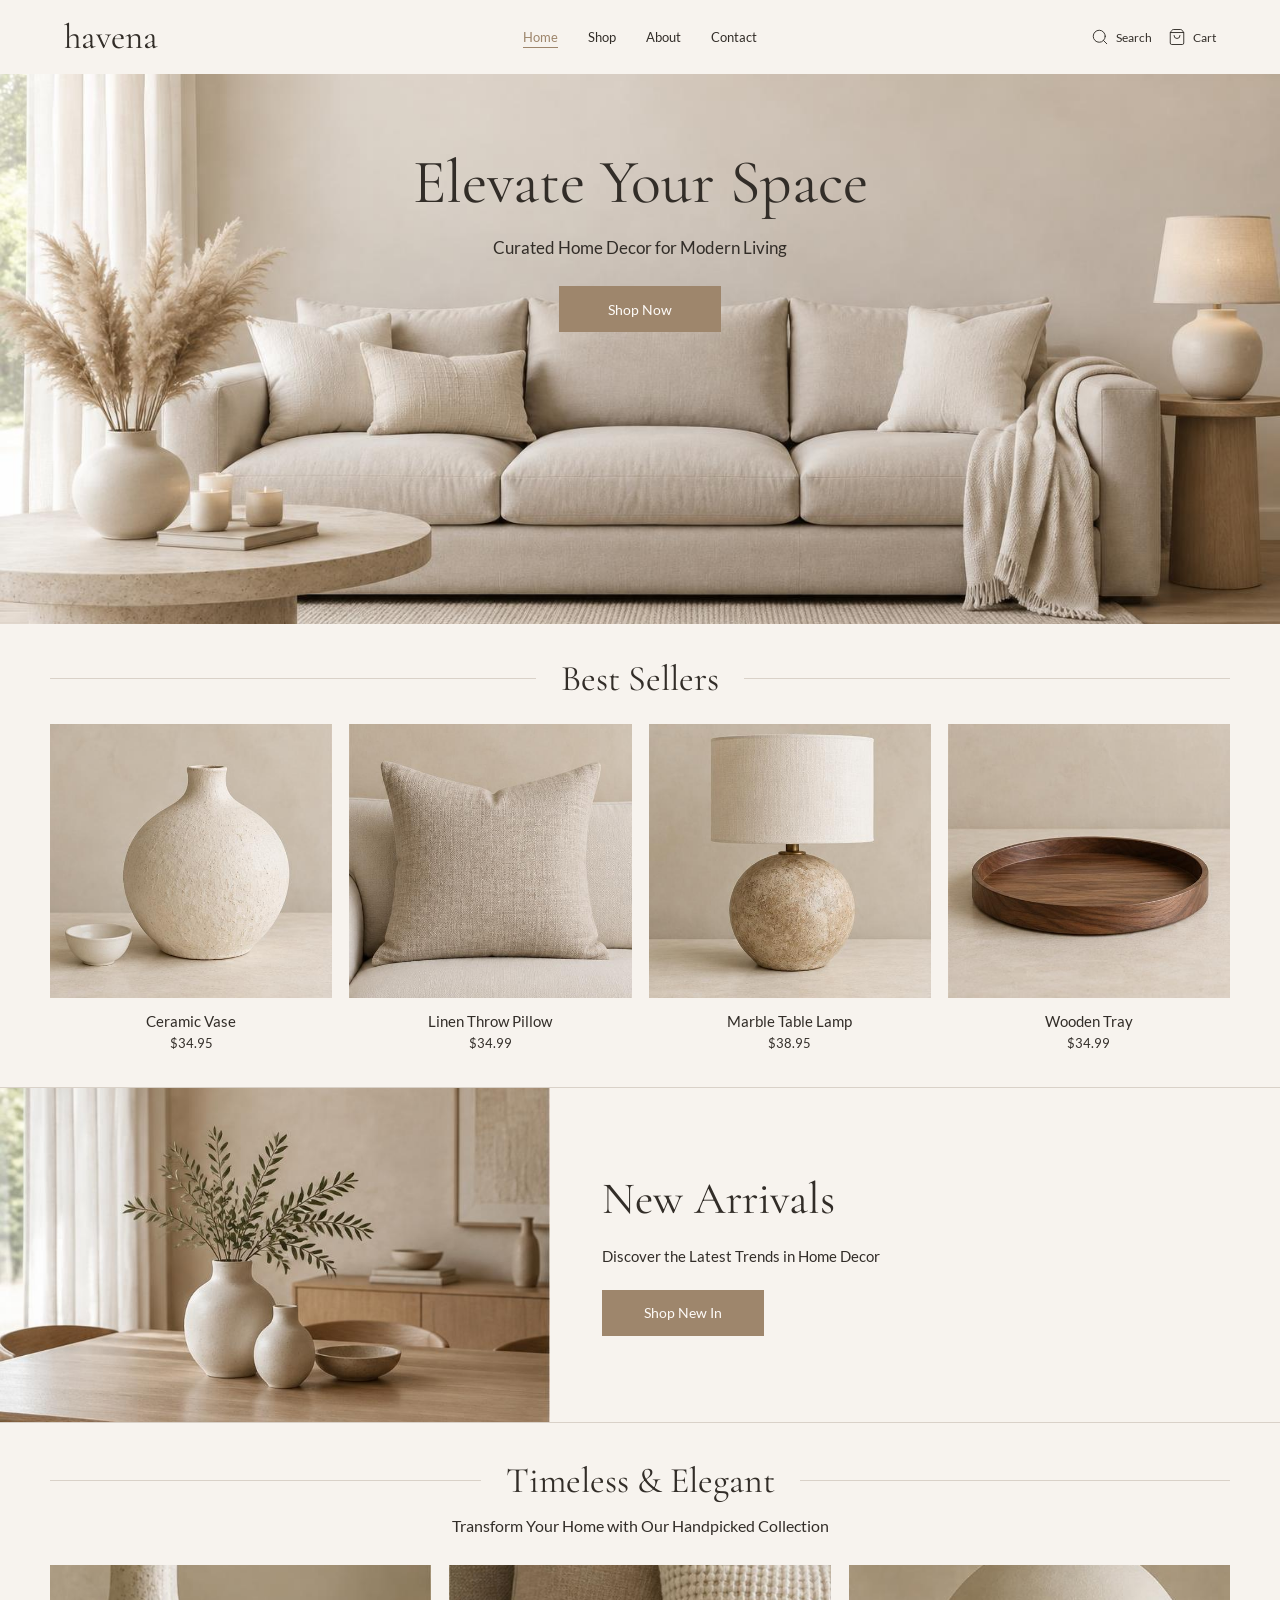
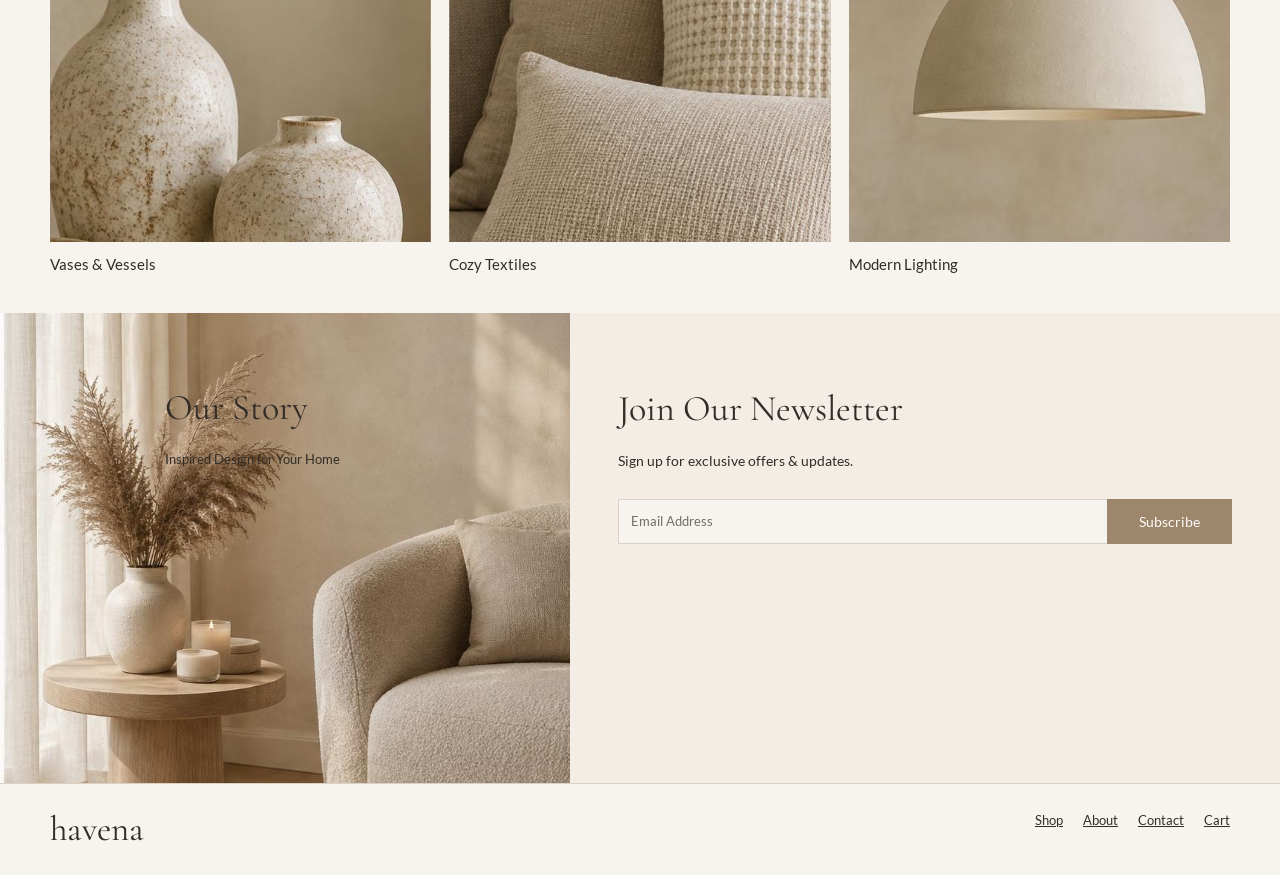
==== index.html @ e8639cec "first draft" ====
<!DOCTYPE html><html lang="en"><head><meta charset="utf-8"><meta name="viewport" content="width=device-width, initial-scale=1"><title>Havena — Elevate Your Space</title><meta name="description" content="Curated home decor for modern living."><meta property="og:title" content="Havena — Elevate Your Space"><meta property="og:description" content="Curated home decor for modern living."><meta property="og:type" content="website"><meta name="twitter:card" content="summary_large_image"><link rel="stylesheet" href="css/shared.css"><link rel="stylesheet" href="css/pages/home.css"><script defer src="js/catalog.js"></script><script defer src="js/main.js"></script></head><body data-page="index"><div class="havena-site"><header class="site-header"><a aria-current="page" aria-label="Havena home" class="wordmark" href="index.html">havena</a><nav aria-label="Main navigation" class="desktop-nav"><a aria-current="page" class="nav-link" href="index.html">Home</a><a class="nav-link" href="shop.html">Shop</a><a class="nav-link" href="about.html">About</a><a class="nav-link" href="contact.html">Contact</a></nav><div class="header-actions"><button aria-label="Search products" class="header-action" data-search-open=""><svg aria-hidden="true" class="" fill="none" height="24" stroke="currentColor" stroke-linecap="round" stroke-linejoin="round" stroke-width="2" viewbox="0 0 24 24" width="24" xmlns="http://www.w3.org/2000/svg"><path d="m21 21-4.34-4.34"></path><circle cx="11" cy="11" r="8"></circle></svg><span>Search</span></button><a aria-label="Cart, 0 items" class="header-action" data-cart-link="" href="cart.html"><svg aria-hidden="true" class="" fill="none" height="24" stroke="currentColor" stroke-linecap="round" stroke-linejoin="round" stroke-width="2" viewbox="0 0 24 24" width="24" xmlns="http://www.w3.org/2000/svg"><path d="M16 10a4 4 0 0 1-8 0"></path><path d="M3.103 6.034h17.794"></path><path d="M3.4 5.467a2 2 0 0 0-.4 1.2V20a2 2 0 0 0 2 2h14a2 2 0 0 0 2-2V6.667a2 2 0 0 0-.4-1.2l-2-2.667A2 2 0 0 0 17 2H7a2 2 0 0 0-1.6.8z"></path></svg><span>Cart</span></a><button aria-expanded="false" aria-label="Open menu" class="mobile-toggle"><svg aria-hidden="true" class="" fill="none" height="24" stroke="currentColor" stroke-linecap="round" stroke-linejoin="round" stroke-width="2" viewbox="0 0 24 24" width="24" xmlns="http://www.w3.org/2000/svg"><path d="M4 5h16"></path><path d="M4 12h16"></path><path d="M4 19h16"></path></svg></button></div><nav aria-label="Mobile navigation" class="mobile-nav" hidden=""><a aria-current="page" class="nav-link" href="index.html">Home</a><a class="nav-link" href="shop.html">Shop</a><a class="nav-link" href="about.html">About</a><a class="nav-link" href="contact.html">Contact</a></nav></header><main><section aria-labelledby="hero-title" class="home-hero"><img alt="An inviting linen sofa, ceramic vase, and warm natural textures in a softly lit living room" class="hero-image" fetchpriority="high" height="1024" loading="eager" src="assets/images/living-room.jpg" width="1536"/><div class="hero-copy"><h1 id="hero-title">Elevate Your Space</h1><p>Curated Home Decor for Modern Living</p><a class="store-button" href="shop.html">Shop Now</a></div></section><section aria-labelledby="bestsellers-title" class="bestsellers" id="shop"><div class="section-heading"><h2 id="bestsellers-title">Best Sellers</h2></div><div class="product-grid"><article class="product-card"><button aria-label="View Ceramic Vase" class="product-link" data-product="vase"><div class="product-photo"><img alt="Ceramic Vase" height="512" loading="eager" src="assets/images/ceramic-vase.jpg" width="512"/></div><span class="product-name">Ceramic Vase</span></button><p class="product-price">$34.95</p></article><article class="product-card"><button aria-label="View Linen Throw Pillow" class="product-link" data-product="pillow"><div class="product-photo"><img alt="Linen Throw Pillow" height="512" loading="eager" src="assets/images/linen-pillow.jpg" width="512"/></div><span class="product-name">Linen Throw Pillow</span></button><p class="product-price">$34.99</p></article><article class="product-card"><button aria-label="View Marble Table Lamp" class="product-link" data-product="lamp"><div class="product-photo"><img alt="Marble Table Lamp" height="512" loading="eager" src="assets/images/marble-lamp.jpg" width="512"/></div><span class="product-name">Marble Table Lamp</span></button><p class="product-price">$38.95</p></article><article class="product-card"><button aria-label="View Wooden Tray" class="product-link" data-product="tray"><div class="product-photo"><img alt="Wooden Tray" height="512" loading="eager" src="assets/images/wooden-tray.jpg" width="512"/></div><span class="product-name">Wooden Tray</span></button><p class="product-price">$34.99</p></article></div></section><section aria-labelledby="arrivals-title" class="arrivals"><img alt="Sculptural ceramics and a cream pendant light over a natural oak dining table" class="arrivals-image" height="1024" loading="eager" src="assets/images/dining-room.jpg" width="768"/><div class="arrivals-copy"><h2 id="arrivals-title">New Arrivals</h2><p>Discover the Latest Trends in Home Decor</p><a class="store-button" href="shop.html?new=1">Shop New In</a></div></section><section aria-labelledby="collections-title" class="collections-section"><div class="section-heading"><h2 id="collections-title">Timeless &amp; Elegant</h2></div><p class="section-subtitle">Transform Your Home with Our Handpicked Collection</p><div class="collection-grid"><a aria-label="Shop Vases &amp; Vessels" class="product-link" href="shop.html?category=vases" style="text-decoration: none"><div class="collection-photo"><img alt="Vases &amp; Vessels" height="1024" loading="eager" src="assets/images/vases.jpg" width="512"/></div><span class="collection-name">Vases &amp; Vessels</span></a><a aria-label="Shop Cozy Textiles" class="product-link" href="shop.html?category=textiles" style="text-decoration: none"><div class="collection-photo"><img alt="Cozy Textiles" height="1024" loading="eager" src="assets/images/textiles.jpg" width="512"/></div><span class="collection-name">Cozy Textiles</span></a><a aria-label="Shop Modern Lighting" class="product-link" href="shop.html?category=lighting" style="text-decoration: none"><div class="collection-photo"><img alt="Modern Lighting" height="1024" loading="eager" src="assets/images/lighting.jpg" width="512"/></div><span class="collection-name">Modern Lighting</span></a></div></section><div class="closing-sections"><section aria-labelledby="story-title" class="story-section" id="about"><img alt="A quiet corner with an oak table, pampas grass, and a comfortable linen chair" class="story-image" height="1024" loading="eager" src="assets/images/our-story.jpg" width="768"/><div class="story-copy"><h2 id="story-title">Our Story</h2><p>Inspired Design for Your Home</p></div></section><section aria-labelledby="newsletter-title" class="newsletter-section" id="contact"><h2 id="newsletter-title">Join Our Newsletter</h2><p>Sign up for exclusive offers &amp; updates.</p><form class="newsletter-form" novalidate=""><input aria-label="Email Address" autocomplete="email" placeholder="Email Address" required="" type="email" value=""/><button class="store-button" type="submit">Subscribe</button></form></section></div></main><footer class="site-footer"><a href="index.html" class="wordmark">havena</a><nav aria-label="Footer navigation"><a href="shop.html">Shop</a><a href="about.html">About</a><a href="contact.html">Contact</a><a href="cart.html">Cart</a></nav></footer></div><dialog id="shop-dialog" class="shop-modal" aria-labelledby="modal-title"><button class="modal-close" aria-label="Close dialog">×</button><h2 class="modal-title" id="modal-title"></h2><div id="modal-content"></div></dialog></body></html>
---- css/shared.css ----
@import url("pages/home.css");
@font-face {
  font-family: 'Cormorant Garamond';
  font-style: normal;
  font-weight: 400;
  font-display: swap;
  src: url(../assets/fonts/font-1.ttf) format('truetype');
}
@font-face {
  font-family: 'Cormorant Garamond';
  font-style: normal;
  font-weight: 500;
  font-display: swap;
  src: url(../assets/fonts/font-2.ttf) format('truetype');
}
@font-face {
  font-family: 'Lato';
  font-style: normal;
  font-weight: 400;
  font-display: swap;
  src: url(../assets/fonts/font-3.ttf) format('truetype');
}
@font-face {
  font-family: 'Lato';
  font-style: normal;
  font-weight: 700;
  font-display: swap;
  src: url(../assets/fonts/font-4.ttf) format('truetype');
}

:root{
  --radius: 0.25rem;
  --background: oklch(0.965 0.008 70);
  --foreground: oklch(0.30 0.012 60);
  --canvas: oklch(0.938 0.009 70);
  --shadow-storefront: 0 5px 22px oklch(0.3 0.012 60 / 10%);
  --card: oklch(1 0 0);
  --card-foreground: oklch(0.129 0.042 264.695);
  --popover: oklch(1 0 0);
  --popover-foreground: oklch(0.129 0.042 264.695);
  --primary: oklch(0.636 0.047 70);
  --primary-foreground: oklch(0.99 0.005 70);
  --secondary: oklch(0.95 0.012 65);
  --secondary-foreground: oklch(0.30 0.012 60);
  --muted: oklch(0.92 0.015 70);
  --muted-foreground: oklch(0.54 0.012 60);
  --accent: oklch(0.93 0.016 70);
  --accent-foreground: oklch(0.30 0.012 60);
  --destructive: oklch(0.577 0.245 27.325);
  --destructive-foreground: oklch(0.984 0.003 247.858);
  --border: oklch(0.865 0.015 70);
  --input: oklch(0.865 0.015 70);
  --ring: oklch(0.636 0.047 70);
  --chart-1: oklch(0.646 0.222 41.116);
  --chart-2: oklch(0.6 0.118 184.704);
  --chart-3: oklch(0.398 0.07 227.392);
  --chart-4: oklch(0.828 0.189 84.429);
  --chart-5: oklch(0.769 0.188 70.08);
  --sidebar: oklch(0.984 0.003 247.858);
  --sidebar-foreground: oklch(0.129 0.042 264.695);
  --sidebar-primary: oklch(0.208 0.042 265.755);
  --sidebar-primary-foreground: oklch(0.984 0.003 247.858);
  --sidebar-accent: oklch(0.968 0.007 247.896);
  --sidebar-accent-foreground: oklch(0.208 0.042 265.755);
  --sidebar-border: oklch(0.929 0.013 255.508);
  --sidebar-ring: oklch(0.704 0.04 256.788);
--font-display:"Cormorant Garamond",Georgia,serif;--font-sans:"Lato",Arial,sans-serif;}
*{box-sizing:border-box}body{margin:0;background:var(--canvas);color:var(--foreground);font-family:var(--font-sans);-webkit-font-smoothing:antialiased}html{scroll-behavior:smooth}h1,h2{font-family:var(--font-display)}a{color:inherit}button,input{font:inherit}button{cursor:pointer;border:0;display:inline-flex;align-items:center;justify-content:center;gap:8px;background:transparent;color:inherit}button:focus-visible,a:focus-visible{outline:2px solid var(--ring);outline-offset:3px}button svg{width:16px;height:16px;flex-shrink:0}button:hover{background:var(--accent)}.store-button{background:var(--primary);color:var(--primary-foreground)}.store-button:hover{filter:brightness(.95);background:var(--primary)}.sr-only{position:absolute;width:1px;height:1px;overflow:hidden;clip:rect(0,0,0,0)}.mobile-toggle{width:36px;height:36px}.mobile-nav[hidden]{display:none}dialog{border:1px solid var(--border);color:var(--foreground);width:calc(100% - 40px);margin:auto}dialog::backdrop{background:oklch(.2 0 0 / 65%)}.modal-close{position:absolute;right:12px;top:12px;width:30px;height:30px;font-size:24px}.modal-title{margin:0}.quantity-controls button{border:1px solid var(--border)}.result-button{padding:8px 0}.bag-row>span{white-space:nowrap}.catalog-filter button{padding:6px 10px}

.havena-site{width:100%;min-height:100dvh;margin:0;background:var(--background)}
a.store-button{display:inline-flex;align-items:center;justify-content:center;text-decoration:none}.header-action{text-decoration:none;display:inline-flex;align-items:center}.site-footer{display:flex;flex-wrap:wrap;justify-content:space-between;gap:20px;padding:28px 50px;border-top:1px solid var(--border);font-size:13px}.site-footer nav{display:flex;gap:20px}.page-heading{text-align:center;padding:48px 24px 24px}.page-heading h1{font-size:48px;font-weight:400;margin:0 0 14px}.page-heading p{font-size:15px;line-height:1.7;margin:0}.page-content{padding:24px 50px 55px;min-height:420px}input,select,textarea{border:1px solid var(--border);background:var(--background);color:var(--foreground);font:inherit;padding:12px;max-width:100%}textarea{resize:vertical}label{font-size:14px}.form-field{display:grid;gap:8px}.status{font-size:14px;line-height:1.6}.nav-link[aria-current=page]{color:var(--primary);text-decoration:underline;text-underline-offset:5px}.header-action[aria-current=page]{color:var(--primary)}.store-button{border-radius:0;min-width:162px;height:46px;font-weight:400;font-size:14px;padding:0 28px;box-shadow:none}.remove-item{font-size:12px;text-decoration:underline;margin-top:8px;padding:3px 0}.bag-row>span{white-space:nowrap}.empty-cart{text-align:center;padding:65px 10px}.empty-cart h2{font-size:32px;font-weight:400}.empty-cart p{line-height:1.7}.sr-only{white-space:nowrap}@media(max-width:600px){.page-heading{padding:35px 22px 18px}.page-heading h1{font-size:38px}.page-content{padding:18px 22px 38px}.site-footer{padding:24px 22px}.bag-row{gap:12px}.bag-row>span{font-size:13px}}
---- css/pages/home.css ----
.havena-site { width: 100%; min-height: 100dvh; margin: 0; background: var(--background); }
.site-header { min-height: 74px; display: grid; grid-template-columns: minmax(0,1fr) auto minmax(0,1fr); align-items: center; padding: 0 64px; gap: 30px; position: relative; z-index: 5; }
.wordmark { font-family: var(--font-display); font-size: 35px; line-height: 1; text-decoration: none; width: fit-content; }
.desktop-nav { display: flex; align-items: center; gap: 30px; }
.nav-link { text-decoration: none; font-size: 13px; transition: color .2s; }
.nav-link:hover { color: var(--primary); }
.header-actions { display: flex; justify-content: flex-end; gap: 16px; }
.header-action { font-size: 12px; padding: 0; height: 32px; gap: 7px; }
.header-action svg { stroke-width: 1.25; width: 18px; height: 18px; }
.mobile-toggle { display: none; }
.home-hero { height: 550px; position: relative; overflow: hidden; }
.hero-image { width: 100%; height: 100%; object-fit: cover; object-position: center 66%; position: absolute; inset: 0; }
.hero-copy { position: relative; z-index: 1; text-align: center; padding: 75px 20px 0; }
.hero-copy h1 { font-size: 62px; line-height: 1.1; font-weight: 400; margin: 0 0 20px; }
.hero-copy p { font-size: 17px; margin: 0 0 28px; }
.store-button { border-radius: 0; min-width: 162px; height: 46px; font-weight: 400; font-size: 14px; padding: 0 28px; box-shadow: none; }
.bestsellers { padding: 33px 50px 36px; }
.section-heading { display: grid; grid-template-columns: minmax(0,1fr) auto minmax(0,1fr); align-items: center; gap: 25px; margin-bottom: 24px; }
.section-heading::before,.section-heading::after { content: ''; height: 1px; background: var(--border); }
.section-heading h2 { font-size: 36px; font-weight: 400; line-height: 1.2; margin: 0; text-align: center; }
.product-grid { display: grid; grid-template-columns: repeat(4,minmax(0,1fr)); gap: 17px; }
.product-card { text-align: center; min-width: 0; }
.product-link { height: auto; white-space: normal; width: 100%; display: block; padding: 0; border-radius: 0; background: transparent; font-weight: 400; }
.product-link:hover { background: transparent; }
.product-photo { aspect-ratio: 1.03; overflow: hidden; background: var(--muted); }
.product-photo img { width: 100%; height: 100%; object-fit: cover; display: block; transition: transform .45s ease; }
.product-link:hover img { transform: scale(1.035); }
.product-name { display: block; font-size: 15px; padding: 14px 0 5px; }
.product-price { font-size: 13px; letter-spacing: 0; margin: 0; }
.catalog-filter { display: flex; align-items: center; justify-content: center; gap: 8px; margin: -5px 0 20px; font-size: 13px; }
.arrivals { display: grid; grid-template-columns: 43% minmax(0,1fr); min-height: 334px; border-top: 1px solid var(--border); border-bottom: 1px solid var(--border); }
.arrivals-image { width: 100%; height: 334px; object-fit: cover; object-position: center 54%; }
.arrivals-copy { padding: 65px 52px; align-self: center; }
.arrivals-copy h2 { font-size: 45px; font-weight: 400; line-height: 1.1; margin: 0 0 23px; }
.arrivals-copy p { margin: 0 0 25px; font-size: 15px; }
.collections-section { padding: 36px 50px 40px; }
.collections-section .section-heading { margin-bottom: 14px; }
.section-subtitle { font-size: 16px; margin: 0 0 30px; text-align: center; }
.collection-grid { display: grid; grid-template-columns: repeat(3,minmax(0,1fr)); gap: 18px; }
.collection-photo { aspect-ratio: 1.38; overflow: hidden; }
.collection-photo img { width: 100%; height: 100%; object-fit: cover; transition: transform .45s; }
.collection-name { display: block; padding-top: 13px; font-size: 15px; }
.closing-sections { display: grid; grid-template-columns: 44.5% minmax(0,1fr); min-height: 470px; }
.story-section { position: relative; overflow: hidden; min-height: 470px; }
.story-image { position: absolute; width: 100%; height: 100%; object-fit: cover; object-position: center; }
.story-copy { position: relative; padding: 73px 25px 0 165px; }
.story-copy h2,.newsletter-section h2 { font-size: 36px; line-height: 1.2; font-weight: 400; margin: 0 0 22px; }
.story-copy p { font-size: 13px; white-space: nowrap; margin: 0; }
.newsletter-section { padding: 74px 48px; background: var(--secondary); }
.newsletter-section p { font-size: 14px; margin: 0 0 30px; }
.newsletter-form { display: grid; grid-template-columns: minmax(0,1fr) auto; width: 100%; }
.newsletter-form input { border: 1px solid var(--border); border-right: 0; width: 100%; min-width: 0; background: var(--background); padding: 12px; font: inherit; font-size: 13px; border-radius: 0; outline-color: var(--ring); }
.newsletter-form input::placeholder { color: var(--muted-foreground); }
.newsletter-form .store-button { min-width: 125px; padding: 0 19px; height: 45px; }
.newsletter-section .newsletter-feedback { margin-top: 16px; font-size: 13px; line-height: 1.6; }
.shop-modal { max-width: 780px; border-radius: 3px; padding: 35px; background: var(--background); max-height: 85dvh; overflow-y: auto; }
.modal-title { font-family: var(--font-display); font-weight: 400; font-size: 32px; }
.product-detail { display: grid; grid-template-columns: 1fr 1fr; gap: 35px; margin-top: 20px; }
.product-detail img { width: 100%; aspect-ratio: 1; object-fit: cover; }
.detail-copy { align-self: center; }
.detail-copy p { font-size: 14px; line-height: 1.8; }
.detail-copy .detail-price { font-size: 22px; }
.search-input { width: 100%; padding: 14px; margin: 20px 0; border: 1px solid var(--border); background: var(--background); outline-color: var(--ring); }
.search-results { display: grid; gap: 12px; }
.result-button { display: grid; grid-template-columns: 64px minmax(0,1fr) auto; height: auto; gap: 18px; padding: 0; width: 100%; text-align: left; justify-content: stretch; }
.result-button img { width: 64px; height: 64px; object-fit: cover; }
.bag-content { margin-top: 28px; }
.bag-row { display: grid; grid-template-columns: 70px minmax(0,1fr) auto; gap: 20px; padding: 20px 0; border-bottom: 1px solid var(--border); }
.bag-row img { width: 70px; height: 70px; object-fit: cover; }
.bag-row h3 { margin: 0 0 5px; font-size: 14px; font-weight: 400; }
.bag-row p { font-size: 13px; margin: 0; }
.quantity-controls { display: flex; gap: 10px; align-items: center; margin-top: 8px; }
.quantity-controls button { height: 24px; width: 24px; }
.bag-total { display: flex; justify-content: space-between; padding: 25px 0; }
.bag-note { font-size: 13px; line-height: 1.6; color: var(--muted-foreground); }
@media (max-width: 1120px) { .site-header { padding: 0 42px; } .hero-copy h1 { font-size: 56px; } .story-copy { padding-left: 125px; } }
@media (max-width: 800px) { .site-header { padding: 0 25px; gap: 20px; } .desktop-nav { gap: 18px; } .header-actions { gap: 12px; } .header-action span { display: none; } .home-hero { height: 460px; } .hero-copy { padding-top: 60px; } .hero-copy h1 { font-size: 46px; } .bestsellers,.collections-section { padding-left: 28px; padding-right: 28px; } .section-heading h2 { font-size: 31px; } .product-grid { gap: 12px; } .product-name,.collection-name { font-size: 13px; } .arrivals-copy { padding: 40px 30px; } .arrivals-copy h2 { font-size: 36px; } .arrivals-copy p { font-size: 13px; line-height: 1.6; } .arrivals-image { height: 295px; } .arrivals { min-height: 295px; } .closing-sections { grid-template-columns: 44% minmax(0,1fr); min-height: 390px; } .story-section { min-height: 390px; } .story-copy { padding: 42px 18px 0 75px; } .story-copy h2,.newsletter-section h2 { font-size: 29px; } .story-copy p { font-size: 10px; } .newsletter-section { padding: 45px 28px; } .newsletter-form .store-button { min-width: 96px; padding: 0 12px; font-size: 12px; } }
@media (max-width: 600px) { .havena-site { margin: 0; box-shadow: none; } .site-header { min-height: 68px; grid-template-columns: minmax(0,1fr) auto; padding: 0 22px; } .wordmark { font-size: 32px; } .desktop-nav { display: none; } .header-actions { align-items: center; gap: 17px; } .mobile-toggle { display: inline-flex; } .mobile-nav { position: absolute; inset: 68px 0 auto; padding: 22px; display: grid; gap: 22px; background: var(--background); border-bottom: 1px solid var(--border); box-shadow: var(--shadow-storefront); } .mobile-nav .nav-link { font-size: 16px; } .home-hero { height: 465px; } .hero-image { object-position: 50% 65%; } .hero-copy { padding: 55px 16px 0; } .hero-copy h1 { font-size: 42px; margin-bottom: 15px; } .hero-copy p { font-size: 13px; margin-bottom: 23px; } .store-button { height: 41px; min-width: 145px; font-size: 13px; } .bestsellers { padding: 30px 22px 32px; } .section-heading { gap: 15px; margin-bottom: 22px; } .section-heading h2 { font-size: 31px; } .product-grid { grid-template-columns: repeat(2,minmax(0,1fr)); gap: 24px 14px; } .product-name { font-size: 14px; padding-top: 12px; } .product-price { font-size: 12px; } .arrivals { grid-template-columns: 44% minmax(0,1fr); min-height: 260px; } .arrivals-image { height: 260px; } .arrivals-copy { padding: 28px 20px; } .arrivals-copy h2 { font-size: 31px; margin-bottom: 16px; } .arrivals-copy p { font-size: 12px; margin-bottom: 18px; } .arrivals-copy .store-button { min-width: 115px; padding: 0 16px; font-size: 12px; } .collections-section { padding: 30px 22px; } .section-subtitle { font-size: 12px; line-height: 1.6; margin-bottom: 22px; } .collection-grid { gap: 10px; } .collection-photo { aspect-ratio: .88; } .collection-name { font-size: 11px; padding-top: 10px; line-height: 1.5; } .closing-sections { grid-template-columns: 1fr; } .story-section { min-height: 355px; } .story-image { object-position: center 57%; } .story-copy { padding: 46px 25px 0 46%; } .story-copy h2 { font-size: 34px; margin-bottom: 15px; } .story-copy p { font-size: 11px; white-space: normal; } .newsletter-section { padding: 42px 25px 50px; } .newsletter-section h2 { font-size: 34px; margin-bottom: 16px; } .newsletter-section p { font-size: 13px; margin-bottom: 23px; } .newsletter-form .store-button { min-width: 112px; } .shop-modal { padding: 28px 22px; width: calc(100% - 28px); } .product-detail { grid-template-columns: 1fr; gap: 15px; } .product-detail img { max-height: 260px; } .modal-title { font-size: 28px; } }
@media (prefers-reduced-motion: reduce) { *,*::before,*::after { scroll-behavior: auto !important; transition: none !important; animation: none !important; } }
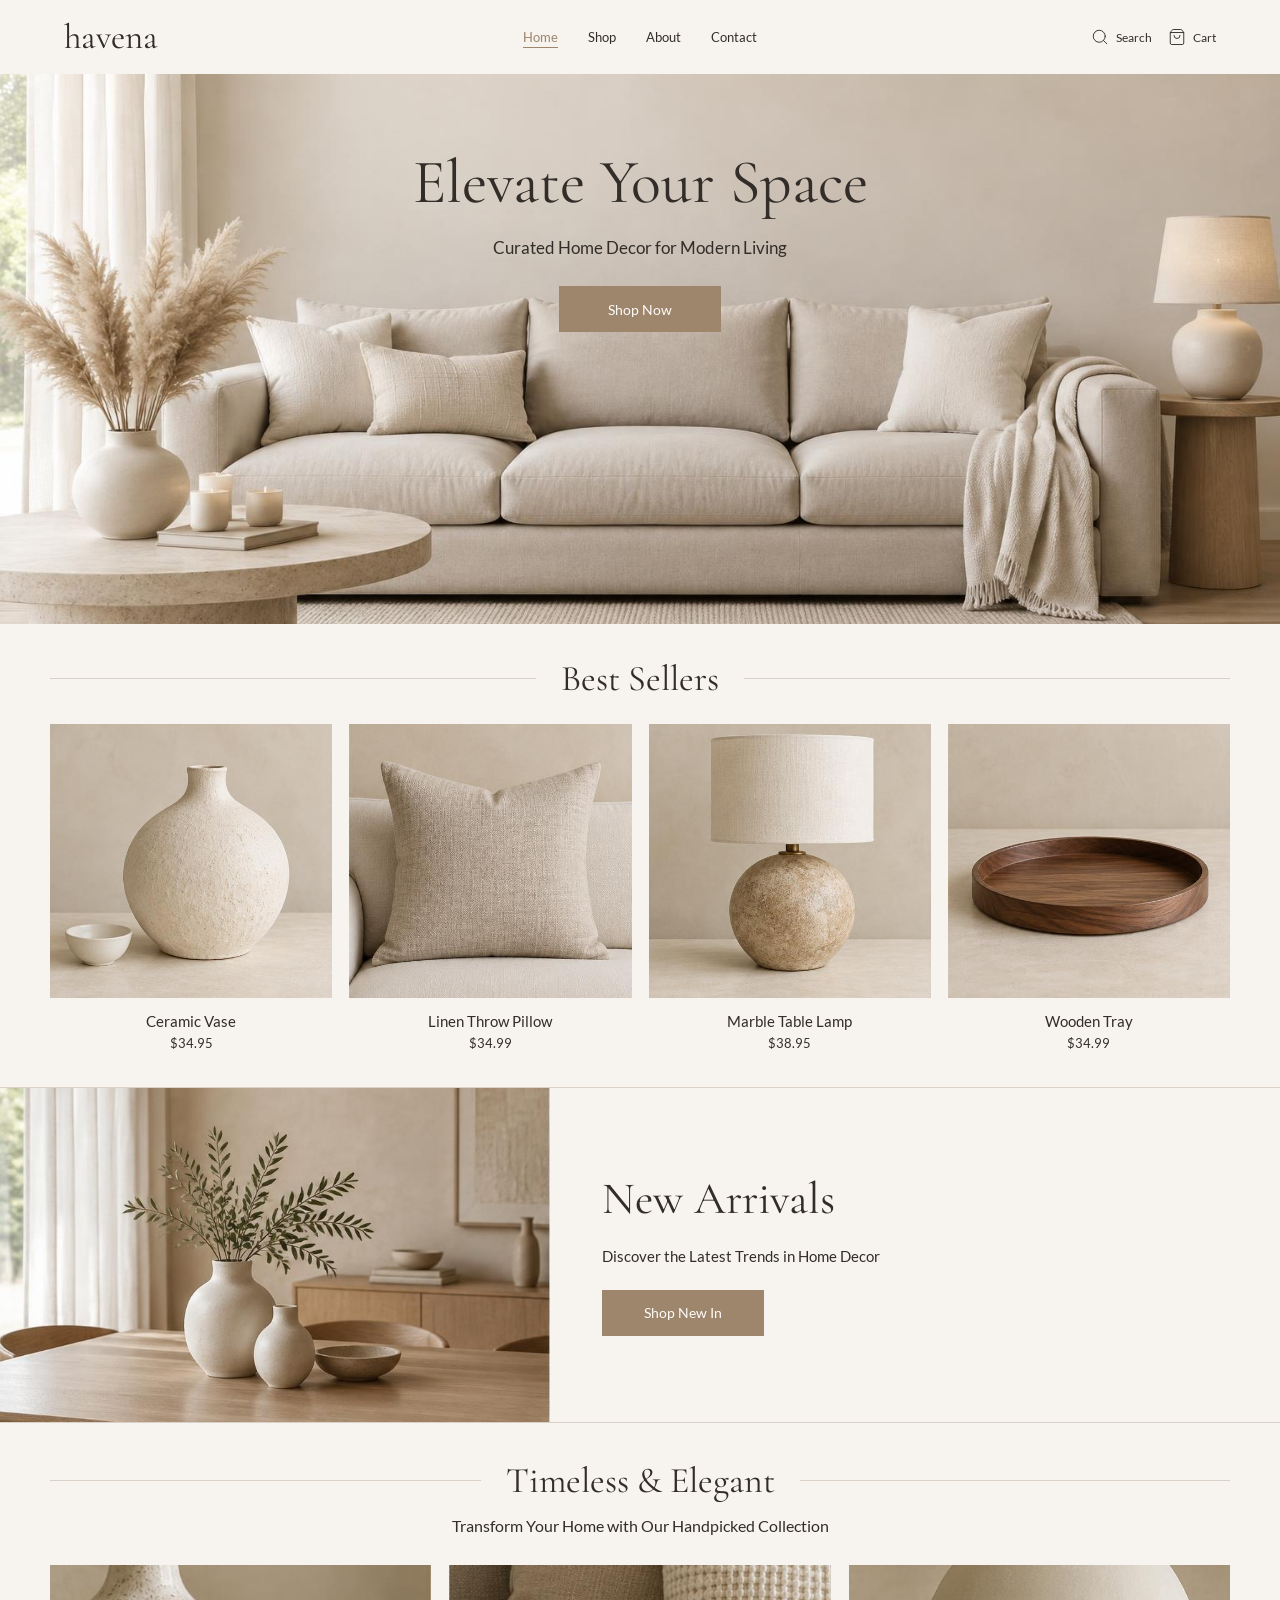
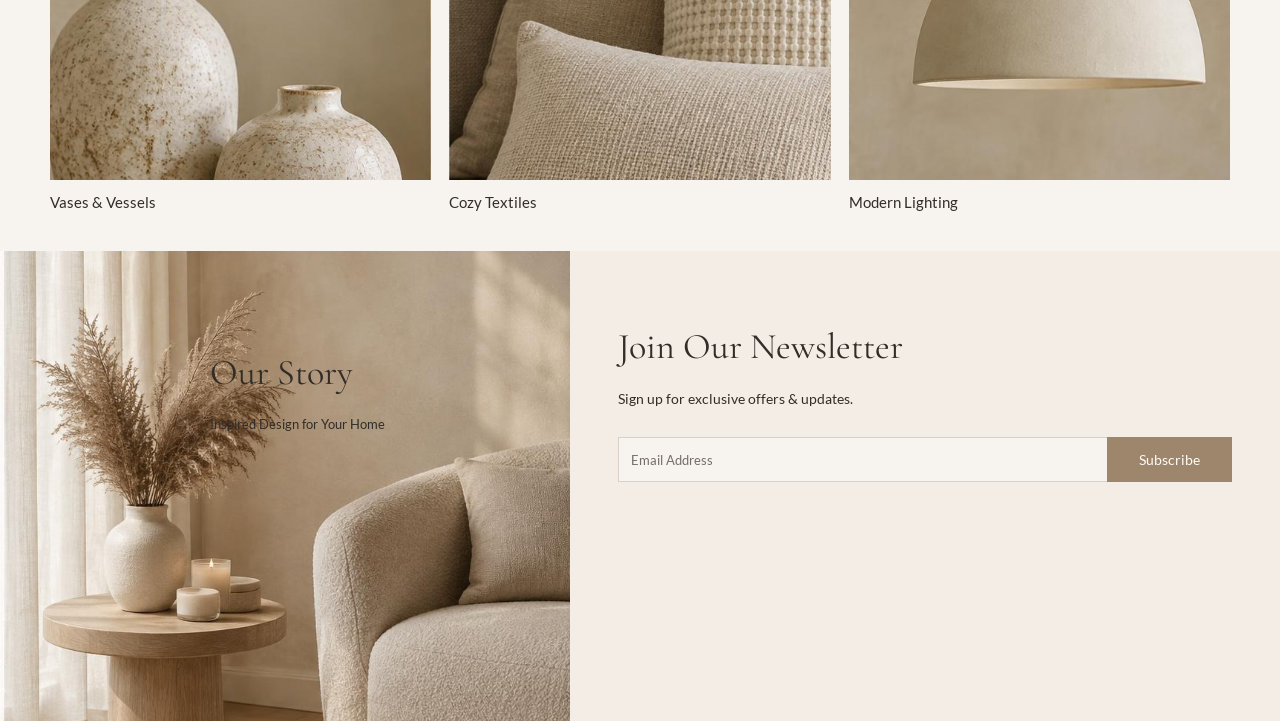
==== commit 566aae80: "update" ====
--- a/index.html
+++ b/index.html
@@ -1 +1,169 @@
-<!DOCTYPE html><html lang="en"><head><meta charset="utf-8"><meta name="viewport" content="width=device-width, initial-scale=1"><title>Havena — Elevate Your Space</title><meta name="description" content="Curated home decor for modern living."><meta property="og:title" content="Havena — Elevate Your Space"><meta property="og:description" content="Curated home decor for modern living."><meta property="og:type" content="website"><meta name="twitter:card" content="summary_large_image"><link rel="stylesheet" href="css/shared.css"><link rel="stylesheet" href="css/pages/home.css"><script defer src="js/catalog.js"></script><script defer src="js/main.js"></script></head><body data-page="index"><div class="havena-site"><header class="site-header"><a aria-current="page" aria-label="Havena home" class="wordmark" href="index.html">havena</a><nav aria-label="Main navigation" class="desktop-nav"><a aria-current="page" class="nav-link" href="index.html">Home</a><a class="nav-link" href="shop.html">Shop</a><a class="nav-link" href="about.html">About</a><a class="nav-link" href="contact.html">Contact</a></nav><div class="header-actions"><button aria-label="Search products" class="header-action" data-search-open=""><svg aria-hidden="true" class="" fill="none" height="24" stroke="currentColor" stroke-linecap="round" stroke-linejoin="round" stroke-width="2" viewbox="0 0 24 24" width="24" xmlns="http://www.w3.org/2000/svg"><path d="m21 21-4.34-4.34"></path><circle cx="11" cy="11" r="8"></circle></svg><span>Search</span></button><a aria-label="Cart, 0 items" class="header-action" data-cart-link="" href="cart.html"><svg aria-hidden="true" class="" fill="none" height="24" stroke="currentColor" stroke-linecap="round" stroke-linejoin="round" stroke-width="2" viewbox="0 0 24 24" width="24" xmlns="http://www.w3.org/2000/svg"><path d="M16 10a4 4 0 0 1-8 0"></path><path d="M3.103 6.034h17.794"></path><path d="M3.4 5.467a2 2 0 0 0-.4 1.2V20a2 2 0 0 0 2 2h14a2 2 0 0 0 2-2V6.667a2 2 0 0 0-.4-1.2l-2-2.667A2 2 0 0 0 17 2H7a2 2 0 0 0-1.6.8z"></path></svg><span>Cart</span></a><button aria-expanded="false" aria-label="Open menu" class="mobile-toggle"><svg aria-hidden="true" class="" fill="none" height="24" stroke="currentColor" stroke-linecap="round" stroke-linejoin="round" stroke-width="2" viewbox="0 0 24 24" width="24" xmlns="http://www.w3.org/2000/svg"><path d="M4 5h16"></path><path d="M4 12h16"></path><path d="M4 19h16"></path></svg></button></div><nav aria-label="Mobile navigation" class="mobile-nav" hidden=""><a aria-current="page" class="nav-link" href="index.html">Home</a><a class="nav-link" href="shop.html">Shop</a><a class="nav-link" href="about.html">About</a><a class="nav-link" href="contact.html">Contact</a></nav></header><main><section aria-labelledby="hero-title" class="home-hero"><img alt="An inviting linen sofa, ceramic vase, and warm natural textures in a softly lit living room" class="hero-image" fetchpriority="high" height="1024" loading="eager" src="assets/images/living-room.jpg" width="1536"/><div class="hero-copy"><h1 id="hero-title">Elevate Your Space</h1><p>Curated Home Decor for Modern Living</p><a class="store-button" href="shop.html">Shop Now</a></div></section><section aria-labelledby="bestsellers-title" class="bestsellers" id="shop"><div class="section-heading"><h2 id="bestsellers-title">Best Sellers</h2></div><div class="product-grid"><article class="product-card"><button aria-label="View Ceramic Vase" class="product-link" data-product="vase"><div class="product-photo"><img alt="Ceramic Vase" height="512" loading="eager" src="assets/images/ceramic-vase.jpg" width="512"/></div><span class="product-name">Ceramic Vase</span></button><p class="product-price">$34.95</p></article><article class="product-card"><button aria-label="View Linen Throw Pillow" class="product-link" data-product="pillow"><div class="product-photo"><img alt="Linen Throw Pillow" height="512" loading="eager" src="assets/images/linen-pillow.jpg" width="512"/></div><span class="product-name">Linen Throw Pillow</span></button><p class="product-price">$34.99</p></article><article class="product-card"><button aria-label="View Marble Table Lamp" class="product-link" data-product="lamp"><div class="product-photo"><img alt="Marble Table Lamp" height="512" loading="eager" src="assets/images/marble-lamp.jpg" width="512"/></div><span class="product-name">Marble Table Lamp</span></button><p class="product-price">$38.95</p></article><article class="product-card"><button aria-label="View Wooden Tray" class="product-link" data-product="tray"><div class="product-photo"><img alt="Wooden Tray" height="512" loading="eager" src="assets/images/wooden-tray.jpg" width="512"/></div><span class="product-name">Wooden Tray</span></button><p class="product-price">$34.99</p></article></div></section><section aria-labelledby="arrivals-title" class="arrivals"><img alt="Sculptural ceramics and a cream pendant light over a natural oak dining table" class="arrivals-image" height="1024" loading="eager" src="assets/images/dining-room.jpg" width="768"/><div class="arrivals-copy"><h2 id="arrivals-title">New Arrivals</h2><p>Discover the Latest Trends in Home Decor</p><a class="store-button" href="shop.html?new=1">Shop New In</a></div></section><section aria-labelledby="collections-title" class="collections-section"><div class="section-heading"><h2 id="collections-title">Timeless &amp; Elegant</h2></div><p class="section-subtitle">Transform Your Home with Our Handpicked Collection</p><div class="collection-grid"><a aria-label="Shop Vases &amp; Vessels" class="product-link" href="shop.html?category=vases" style="text-decoration: none"><div class="collection-photo"><img alt="Vases &amp; Vessels" height="1024" loading="eager" src="assets/images/vases.jpg" width="512"/></div><span class="collection-name">Vases &amp; Vessels</span></a><a aria-label="Shop Cozy Textiles" class="product-link" href="shop.html?category=textiles" style="text-decoration: none"><div class="collection-photo"><img alt="Cozy Textiles" height="1024" loading="eager" src="assets/images/textiles.jpg" width="512"/></div><span class="collection-name">Cozy Textiles</span></a><a aria-label="Shop Modern Lighting" class="product-link" href="shop.html?category=lighting" style="text-decoration: none"><div class="collection-photo"><img alt="Modern Lighting" height="1024" loading="eager" src="assets/images/lighting.jpg" width="512"/></div><span class="collection-name">Modern Lighting</span></a></div></section><div class="closing-sections"><section aria-labelledby="story-title" class="story-section" id="about"><img alt="A quiet corner with an oak table, pampas grass, and a comfortable linen chair" class="story-image" height="1024" loading="eager" src="assets/images/our-story.jpg" width="768"/><div class="story-copy"><h2 id="story-title">Our Story</h2><p>Inspired Design for Your Home</p></div></section><section aria-labelledby="newsletter-title" class="newsletter-section" id="contact"><h2 id="newsletter-title">Join Our Newsletter</h2><p>Sign up for exclusive offers &amp; updates.</p><form class="newsletter-form" novalidate=""><input aria-label="Email Address" autocomplete="email" placeholder="Email Address" required="" type="email" value=""/><button class="store-button" type="submit">Subscribe</button></form></section></div></main><footer class="site-footer"><a href="index.html" class="wordmark">havena</a><nav aria-label="Footer navigation"><a href="shop.html">Shop</a><a href="about.html">About</a><a href="contact.html">Contact</a><a href="cart.html">Cart</a></nav></footer></div><dialog id="shop-dialog" class="shop-modal" aria-labelledby="modal-title"><button class="modal-close" aria-label="Close dialog">×</button><h2 class="modal-title" id="modal-title"></h2><div id="modal-content"></div></dialog></body></html>+<!DOCTYPE html>
+<html lang="en">
+  <head>
+    <meta charset="utf-8">
+    <meta name="viewport" content="width=device-width, initial-scale=1">
+    <title>Havena — Elevate Your Space</title>
+    <meta name="description" content="Curated home decor for modern living.">
+    <meta property="og:title" content="Havena — Elevate Your Space">
+    <meta property="og:description" content="Curated home decor for modern living.">
+    <meta property="og:type" content="website">
+    <meta name="twitter:card" content="summary_large_image">
+    <link rel="stylesheet" href="css/shared.css">
+    <link rel="stylesheet" href="css/pages/home.css">
+    <script defer src="js/catalog.js"></script>
+    <script defer src="js/main.js"></script>
+  </head>
+  <body data-page="index">
+    <div class="havena-site">
+      <header class="site-header">
+        <a aria-current="page" aria-label="Havena home" class="wordmark" href="index.html">havena</a>
+        <nav aria-label="Main navigation" class="desktop-nav">
+          <a aria-current="page" class="nav-link" href="index.html">Home</a>
+          <a class="nav-link" href="shop.html">Shop</a>
+          <a class="nav-link" href="about.html">About</a>
+          <a class="nav-link" href="contact.html">Contact</a>
+        </nav>
+        <div class="header-actions">
+          <button aria-label="Search products" class="header-action" data-search-open="">
+            <svg aria-hidden="true" class="" fill="none" height="24" stroke="currentColor" stroke-linecap="round" stroke-linejoin="round" stroke-width="2" viewbox="0 0 24 24" width="24" xmlns="http://www.w3.org/2000/svg">
+              <path d="m21 21-4.34-4.34"></path>
+              <circle cx="11" cy="11" r="8"></circle>
+            </svg>
+            <span>Search</span>
+          </button>
+          <a aria-label="Cart, 0 items" class="header-action" data-cart-link="" href="cart.html">
+            <svg aria-hidden="true" class="" fill="none" height="24" stroke="currentColor" stroke-linecap="round" stroke-linejoin="round" stroke-width="2" viewbox="0 0 24 24" width="24" xmlns="http://www.w3.org/2000/svg">
+              <path d="M16 10a4 4 0 0 1-8 0"></path>
+              <path d="M3.103 6.034h17.794"></path>
+              <path d="M3.4 5.467a2 2 0 0 0-.4 1.2V20a2 2 0 0 0 2 2h14a2 2 0 0 0 2-2V6.667a2 2 0 0 0-.4-1.2l-2-2.667A2 2 0 0 0 17 2H7a2 2 0 0 0-1.6.8z"></path>
+            </svg>
+            <span>Cart</span>
+          </a>
+          <button aria-expanded="false" aria-label="Open menu" class="mobile-toggle">
+            <svg aria-hidden="true" class="" fill="none" height="24" stroke="currentColor" stroke-linecap="round" stroke-linejoin="round" stroke-width="2" viewbox="0 0 24 24" width="24" xmlns="http://www.w3.org/2000/svg">
+              <path d="M4 5h16"></path>
+              <path d="M4 12h16"></path>
+              <path d="M4 19h16"></path>
+            </svg>
+          </button>
+        </div>
+        <nav aria-label="Mobile navigation" class="mobile-nav" hidden="">
+          <a aria-current="page" class="nav-link" href="index.html">Home</a>
+          <a class="nav-link" href="shop.html">Shop</a>
+          <a class="nav-link" href="about.html">About</a>
+          <a class="nav-link" href="contact.html">Contact</a>
+        </nav>
+      </header>
+      <main>
+        <section aria-labelledby="hero-title" class="home-hero">
+          <img alt="An inviting linen sofa, ceramic vase, and warm natural textures in a softly lit living room" class="hero-image" fetchpriority="high" height="1024" loading="eager" src="assets/images/living-room.jpg" width="1536">
+          <div class="hero-copy">
+            <h1 id="hero-title">Elevate Your Space</h1>
+            <p>Curated Home Decor for Modern Living</p>
+            <a class="store-button" href="shop.html">Shop Now</a>
+          </div>
+        </section>
+        <section aria-labelledby="bestsellers-title" class="bestsellers" id="shop">
+          <div class="section-heading">
+            <h2 id="bestsellers-title">Best Sellers</h2>
+          </div>
+          <div class="product-grid">
+            <article class="product-card">
+              <button aria-label="View Ceramic Vase" class="product-link" data-product="vase">
+                <div class="product-photo">
+                  <img alt="Ceramic Vase" height="512" loading="eager" src="assets/images/ceramic-vase.jpg" width="512">
+                </div>
+                <span class="product-name">Ceramic Vase</span>
+              </button>
+              <p class="product-price">$34.95</p>
+            </article>
+            <article class="product-card">
+              <button aria-label="View Linen Throw Pillow" class="product-link" data-product="pillow">
+                <div class="product-photo">
+                  <img alt="Linen Throw Pillow" height="512" loading="eager" src="assets/images/linen-pillow.jpg" width="512">
+                </div>
+                <span class="product-name">Linen Throw Pillow</span>
+              </button>
+              <p class="product-price">$34.99</p>
+            </article>
+            <article class="product-card">
+              <button aria-label="View Marble Table Lamp" class="product-link" data-product="lamp">
+                <div class="product-photo">
+                  <img alt="Marble Table Lamp" height="512" loading="eager" src="assets/images/marble-lamp.jpg" width="512">
+                </div>
+                <span class="product-name">Marble Table Lamp</span>
+              </button>
+              <p class="product-price">$38.95</p>
+            </article>
+            <article class="product-card">
+              <button aria-label="View Wooden Tray" class="product-link" data-product="tray">
+                <div class="product-photo">
+                  <img alt="Wooden Tray" height="512" loading="eager" src="assets/images/wooden-tray.jpg" width="512">
+                </div>
+                <span class="product-name">Wooden Tray</span>
+              </button>
+              <p class="product-price">$34.99</p>
+            </article>
+          </div>
+        </section>
+        <section aria-labelledby="arrivals-title" class="arrivals">
+          <img alt="Sculptural ceramics and a cream pendant light over a natural oak dining table" class="arrivals-image" height="1024" loading="eager" src="assets/images/dining-room.jpg" width="768">
+          <div class="arrivals-copy">
+            <h2 id="arrivals-title">New Arrivals</h2>
+            <p>Discover the Latest Trends in Home Decor</p>
+            <a class="store-button" href="shop.html?new=1">Shop New In</a>
+          </div>
+        </section>
+        <section aria-labelledby="collections-title" class="collections-section">
+          <div class="section-heading">
+            <h2 id="collections-title">Timeless &amp; Elegant</h2>
+          </div>
+          <p class="section-subtitle">Transform Your Home with Our Handpicked Collection</p>
+          <div class="collection-grid">
+            <a aria-label="Shop Vases &amp; Vessels" class="product-link" href="shop.html?category=vases" style="text-decoration: none">
+              <div class="collection-photo">
+                <img alt="Vases &amp; Vessels" height="1024" loading="eager" src="assets/images/vases.jpg" width="512">
+              </div>
+              <span class="collection-name">Vases &amp; Vessels</span>
+            </a>
+            <a aria-label="Shop Cozy Textiles" class="product-link" href="shop.html?category=textiles" style="text-decoration: none">
+              <div class="collection-photo">
+                <img alt="Cozy Textiles" height="1024" loading="eager" src="assets/images/textiles.jpg" width="512">
+              </div>
+              <span class="collection-name">Cozy Textiles</span>
+            </a>
+            <a aria-label="Shop Modern Lighting" class="product-link" href="shop.html?category=lighting" style="text-decoration: none">
+              <div class="collection-photo">
+                <img alt="Modern Lighting" height="1024" loading="eager" src="assets/images/lighting.jpg" width="512">
+              </div>
+              <span class="collection-name">Modern Lighting</span>
+            </a>
+          </div>
+        </section>
+        <div class="closing-sections">
+          <section aria-labelledby="story-title" class="story-section" id="about">
+            <img alt="A quiet corner with an oak table, pampas grass, and a comfortable linen chair" class="story-image" height="1024" loading="eager" src="assets/images/our-story.jpg" width="768">
+            <div class="story-copy">
+              <h2 id="story-title">Our Story</h2>
+              <p>Inspired Design for Your Home</p>
+            </div>
+          </section>
+          <section aria-labelledby="newsletter-title" class="newsletter-section" id="contact">
+            <h2 id="newsletter-title">Join Our Newsletter</h2>
+            <p>Sign up for exclusive offers &amp; updates.</p>
+            <form class="newsletter-form" novalidate="">
+              <input aria-label="Email Address" autocomplete="email" placeholder="Email Address" required="" type="email" value="">
+              <button class="store-button" type="submit">Subscribe</button>
+            </form>
+          </section>
+        </div>
+      </main>
+    </div>
+    <dialog id="shop-dialog" class="shop-modal" aria-labelledby="modal-title">
+      <button class="modal-close" aria-label="Close dialog">×</button>
+      <h2 class="modal-title" id="modal-title"></h2>
+      <div id="modal-content"></div>
+    </dialog>
+  </body>
+</html>
--- a/css/shared.css
+++ b/css/shared.css
@@ -1,4 +1,5 @@
 @import url("pages/home.css");
+
 @font-face {
   font-family: 'Cormorant Garamond';
   font-style: normal;
@@ -6,6 +7,7 @@
   font-display: swap;
   src: url(../assets/fonts/font-1.ttf) format('truetype');
 }
+
 @font-face {
   font-family: 'Cormorant Garamond';
   font-style: normal;
@@ -13,6 +15,7 @@
   font-display: swap;
   src: url(../assets/fonts/font-2.ttf) format('truetype');
 }
+
 @font-face {
   font-family: 'Lato';
   font-style: normal;
@@ -20,6 +23,7 @@
   font-display: swap;
   src: url(../assets/fonts/font-3.ttf) format('truetype');
 }
+
 @font-face {
   font-family: 'Lato';
   font-style: normal;
@@ -28,7 +32,7 @@
   src: url(../assets/fonts/font-4.ttf) format('truetype');
 }
 
-:root{
+:root {
   --radius: 0.25rem;
   --background: oklch(0.965 0.008 70);
   --foreground: oklch(0.30 0.012 60);
@@ -64,8 +68,291 @@
   --sidebar-accent-foreground: oklch(0.208 0.042 265.755);
   --sidebar-border: oklch(0.929 0.013 255.508);
   --sidebar-ring: oklch(0.704 0.04 256.788);
---font-display:"Cormorant Garamond",Georgia,serif;--font-sans:"Lato",Arial,sans-serif;}
-*{box-sizing:border-box}body{margin:0;background:var(--canvas);color:var(--foreground);font-family:var(--font-sans);-webkit-font-smoothing:antialiased}html{scroll-behavior:smooth}h1,h2{font-family:var(--font-display)}a{color:inherit}button,input{font:inherit}button{cursor:pointer;border:0;display:inline-flex;align-items:center;justify-content:center;gap:8px;background:transparent;color:inherit}button:focus-visible,a:focus-visible{outline:2px solid var(--ring);outline-offset:3px}button svg{width:16px;height:16px;flex-shrink:0}button:hover{background:var(--accent)}.store-button{background:var(--primary);color:var(--primary-foreground)}.store-button:hover{filter:brightness(.95);background:var(--primary)}.sr-only{position:absolute;width:1px;height:1px;overflow:hidden;clip:rect(0,0,0,0)}.mobile-toggle{width:36px;height:36px}.mobile-nav[hidden]{display:none}dialog{border:1px solid var(--border);color:var(--foreground);width:calc(100% - 40px);margin:auto}dialog::backdrop{background:oklch(.2 0 0 / 65%)}.modal-close{position:absolute;right:12px;top:12px;width:30px;height:30px;font-size:24px}.modal-title{margin:0}.quantity-controls button{border:1px solid var(--border)}.result-button{padding:8px 0}.bag-row>span{white-space:nowrap}.catalog-filter button{padding:6px 10px}
-
-.havena-site{width:100%;min-height:100dvh;margin:0;background:var(--background)}
-a.store-button{display:inline-flex;align-items:center;justify-content:center;text-decoration:none}.header-action{text-decoration:none;display:inline-flex;align-items:center}.site-footer{display:flex;flex-wrap:wrap;justify-content:space-between;gap:20px;padding:28px 50px;border-top:1px solid var(--border);font-size:13px}.site-footer nav{display:flex;gap:20px}.page-heading{text-align:center;padding:48px 24px 24px}.page-heading h1{font-size:48px;font-weight:400;margin:0 0 14px}.page-heading p{font-size:15px;line-height:1.7;margin:0}.page-content{padding:24px 50px 55px;min-height:420px}input,select,textarea{border:1px solid var(--border);background:var(--background);color:var(--foreground);font:inherit;padding:12px;max-width:100%}textarea{resize:vertical}label{font-size:14px}.form-field{display:grid;gap:8px}.status{font-size:14px;line-height:1.6}.nav-link[aria-current=page]{color:var(--primary);text-decoration:underline;text-underline-offset:5px}.header-action[aria-current=page]{color:var(--primary)}.store-button{border-radius:0;min-width:162px;height:46px;font-weight:400;font-size:14px;padding:0 28px;box-shadow:none}.remove-item{font-size:12px;text-decoration:underline;margin-top:8px;padding:3px 0}.bag-row>span{white-space:nowrap}.empty-cart{text-align:center;padding:65px 10px}.empty-cart h2{font-size:32px;font-weight:400}.empty-cart p{line-height:1.7}.sr-only{white-space:nowrap}@media(max-width:600px){.page-heading{padding:35px 22px 18px}.page-heading h1{font-size:38px}.page-content{padding:18px 22px 38px}.site-footer{padding:24px 22px}.bag-row{gap:12px}.bag-row>span{font-size:13px}}
+  --font-display: "Cormorant Garamond", Georgia, serif;
+  --font-sans: "Lato", Arial, sans-serif;
+}
+
+* {
+  box-sizing: border-box;
+}
+
+body {
+  margin: 0;
+  background: var(--canvas);
+  color: var(--foreground);
+  font-family: var(--font-sans);
+  -webkit-font-smoothing: antialiased;
+}
+
+html {
+  scroll-behavior: smooth;
+}
+
+h1,
+h2 {
+  font-family: var(--font-display);
+}
+
+a {
+  color: inherit;
+}
+
+button,
+input {
+  font: inherit;
+}
+
+button {
+  cursor: pointer;
+  border: 0;
+  display: inline-flex;
+  align-items: center;
+  justify-content: center;
+  gap: 8px;
+  background: transparent;
+  color: inherit;
+}
+
+button:focus-visible,
+a:focus-visible {
+  outline: 2px solid var(--ring);
+  outline-offset: 3px;
+}
+
+button svg {
+  width: 16px;
+  height: 16px;
+  flex-shrink: 0;
+}
+
+button:hover {
+  background: var(--accent);
+}
+
+.store-button {
+  background: var(--primary);
+  color: var(--primary-foreground);
+}
+
+.store-button:hover {
+  filter: brightness(.95);
+  background: var(--primary);
+}
+
+.sr-only {
+  position: absolute;
+  width: 1px;
+  height: 1px;
+  overflow: hidden;
+  clip: rect(0, 0, 0, 0);
+}
+
+.mobile-toggle {
+  width: 36px;
+  height: 36px;
+}
+
+.mobile-nav[hidden] {
+  display: none;
+}
+
+dialog {
+  border: 1px solid var(--border);
+  color: var(--foreground);
+  width: calc(100% - 40px);
+  margin: auto;
+}
+
+dialog::backdrop {
+  background: oklch(.2 0 0 / 65%);
+}
+
+.modal-close {
+  position: absolute;
+  right: 12px;
+  top: 12px;
+  width: 30px;
+  height: 30px;
+  font-size: 24px;
+}
+
+.modal-title {
+  margin: 0;
+}
+
+.quantity-controls button {
+  border: 1px solid var(--border);
+}
+
+.result-button {
+  padding: 8px 0;
+}
+
+.bag-row>span {
+  white-space: nowrap;
+}
+
+.catalog-filter button {
+  padding: 6px 10px;
+}
+
+.havena-site {
+  width: 100%;
+  min-height: 100dvh;
+  margin: 0;
+  background: var(--background);
+}
+
+a.store-button {
+  display: inline-flex;
+  align-items: center;
+  justify-content: center;
+  text-decoration: none;
+}
+
+.header-action {
+  text-decoration: none;
+  display: inline-flex;
+  align-items: center;
+}
+
+.site-footer {
+  display: flex;
+  flex-wrap: wrap;
+  justify-content: space-between;
+  gap: 20px;
+  padding: 28px 50px;
+  border-top: 1px solid var(--border);
+  font-size: 13px;
+}
+
+.site-footer nav {
+  display: flex;
+  gap: 20px;
+}
+
+.page-heading {
+  text-align: center;
+  padding: 48px 24px 24px;
+}
+
+.page-heading h1 {
+  font-size: 48px;
+  font-weight: 400;
+  margin: 0 0 14px;
+}
+
+.page-heading p {
+  font-size: 15px;
+  line-height: 1.7;
+  margin: 0;
+}
+
+.page-content {
+  padding: 24px 50px 55px;
+  min-height: 420px;
+}
+
+input,
+select,
+textarea {
+  border: 1px solid var(--border);
+  background: var(--background);
+  color: var(--foreground);
+  font: inherit;
+  padding: 12px;
+  max-width: 100%;
+}
+
+textarea {
+  resize: vertical;
+}
+
+label {
+  font-size: 14px;
+}
+
+.form-field {
+  display: grid;
+  gap: 8px;
+}
+
+.status {
+  font-size: 14px;
+  line-height: 1.6;
+}
+
+.nav-link[aria-current=page] {
+  color: var(--primary);
+  text-decoration: underline;
+  text-underline-offset: 5px;
+}
+
+.header-action[aria-current=page] {
+  color: var(--primary);
+}
+
+.store-button {
+  border-radius: 0;
+  min-width: 162px;
+  height: 46px;
+  font-weight: 400;
+  font-size: 14px;
+  padding: 0 28px;
+  box-shadow: none;
+}
+
+.remove-item {
+  font-size: 12px;
+  text-decoration: underline;
+  margin-top: 8px;
+  padding: 3px 0;
+}
+
+.bag-row>span {
+  white-space: nowrap;
+}
+
+.empty-cart {
+  text-align: center;
+  padding: 65px 10px;
+}
+
+.empty-cart h2 {
+  font-size: 32px;
+  font-weight: 400;
+}
+
+.empty-cart p {
+  line-height: 1.7;
+}
+
+.sr-only {
+  white-space: nowrap;
+}
+
+@media (max-width: 600px) {
+  .page-heading {
+    padding: 35px 22px 18px;
+  }
+
+  .page-heading h1 {
+    font-size: 38px;
+  }
+
+  .page-content {
+    padding: 18px 22px 38px;
+  }
+
+  .site-footer {
+    padding: 24px 22px;
+  }
+
+  .bag-row {
+    gap: 12px;
+  }
+
+  .bag-row>span {
+    font-size: 13px;
+  }
+}
--- a/css/pages/home.css
+++ b/css/pages/home.css
@@ -1,79 +1,823 @@
-.havena-site { width: 100%; min-height: 100dvh; margin: 0; background: var(--background); }
-.site-header { min-height: 74px; display: grid; grid-template-columns: minmax(0,1fr) auto minmax(0,1fr); align-items: center; padding: 0 64px; gap: 30px; position: relative; z-index: 5; }
-.wordmark { font-family: var(--font-display); font-size: 35px; line-height: 1; text-decoration: none; width: fit-content; }
-.desktop-nav { display: flex; align-items: center; gap: 30px; }
-.nav-link { text-decoration: none; font-size: 13px; transition: color .2s; }
-.nav-link:hover { color: var(--primary); }
-.header-actions { display: flex; justify-content: flex-end; gap: 16px; }
-.header-action { font-size: 12px; padding: 0; height: 32px; gap: 7px; }
-.header-action svg { stroke-width: 1.25; width: 18px; height: 18px; }
-.mobile-toggle { display: none; }
-.home-hero { height: 550px; position: relative; overflow: hidden; }
-.hero-image { width: 100%; height: 100%; object-fit: cover; object-position: center 66%; position: absolute; inset: 0; }
-.hero-copy { position: relative; z-index: 1; text-align: center; padding: 75px 20px 0; }
-.hero-copy h1 { font-size: 62px; line-height: 1.1; font-weight: 400; margin: 0 0 20px; }
-.hero-copy p { font-size: 17px; margin: 0 0 28px; }
-.store-button { border-radius: 0; min-width: 162px; height: 46px; font-weight: 400; font-size: 14px; padding: 0 28px; box-shadow: none; }
-.bestsellers { padding: 33px 50px 36px; }
-.section-heading { display: grid; grid-template-columns: minmax(0,1fr) auto minmax(0,1fr); align-items: center; gap: 25px; margin-bottom: 24px; }
-.section-heading::before,.section-heading::after { content: ''; height: 1px; background: var(--border); }
-.section-heading h2 { font-size: 36px; font-weight: 400; line-height: 1.2; margin: 0; text-align: center; }
-.product-grid { display: grid; grid-template-columns: repeat(4,minmax(0,1fr)); gap: 17px; }
-.product-card { text-align: center; min-width: 0; }
-.product-link { height: auto; white-space: normal; width: 100%; display: block; padding: 0; border-radius: 0; background: transparent; font-weight: 400; }
-.product-link:hover { background: transparent; }
-.product-photo { aspect-ratio: 1.03; overflow: hidden; background: var(--muted); }
-.product-photo img { width: 100%; height: 100%; object-fit: cover; display: block; transition: transform .45s ease; }
-.product-link:hover img { transform: scale(1.035); }
-.product-name { display: block; font-size: 15px; padding: 14px 0 5px; }
-.product-price { font-size: 13px; letter-spacing: 0; margin: 0; }
-.catalog-filter { display: flex; align-items: center; justify-content: center; gap: 8px; margin: -5px 0 20px; font-size: 13px; }
-.arrivals { display: grid; grid-template-columns: 43% minmax(0,1fr); min-height: 334px; border-top: 1px solid var(--border); border-bottom: 1px solid var(--border); }
-.arrivals-image { width: 100%; height: 334px; object-fit: cover; object-position: center 54%; }
-.arrivals-copy { padding: 65px 52px; align-self: center; }
-.arrivals-copy h2 { font-size: 45px; font-weight: 400; line-height: 1.1; margin: 0 0 23px; }
-.arrivals-copy p { margin: 0 0 25px; font-size: 15px; }
-.collections-section { padding: 36px 50px 40px; }
-.collections-section .section-heading { margin-bottom: 14px; }
-.section-subtitle { font-size: 16px; margin: 0 0 30px; text-align: center; }
-.collection-grid { display: grid; grid-template-columns: repeat(3,minmax(0,1fr)); gap: 18px; }
-.collection-photo { aspect-ratio: 1.38; overflow: hidden; }
-.collection-photo img { width: 100%; height: 100%; object-fit: cover; transition: transform .45s; }
-.collection-name { display: block; padding-top: 13px; font-size: 15px; }
-.closing-sections { display: grid; grid-template-columns: 44.5% minmax(0,1fr); min-height: 470px; }
-.story-section { position: relative; overflow: hidden; min-height: 470px; }
-.story-image { position: absolute; width: 100%; height: 100%; object-fit: cover; object-position: center; }
-.story-copy { position: relative; padding: 73px 25px 0 165px; }
-.story-copy h2,.newsletter-section h2 { font-size: 36px; line-height: 1.2; font-weight: 400; margin: 0 0 22px; }
-.story-copy p { font-size: 13px; white-space: nowrap; margin: 0; }
-.newsletter-section { padding: 74px 48px; background: var(--secondary); }
-.newsletter-section p { font-size: 14px; margin: 0 0 30px; }
-.newsletter-form { display: grid; grid-template-columns: minmax(0,1fr) auto; width: 100%; }
-.newsletter-form input { border: 1px solid var(--border); border-right: 0; width: 100%; min-width: 0; background: var(--background); padding: 12px; font: inherit; font-size: 13px; border-radius: 0; outline-color: var(--ring); }
-.newsletter-form input::placeholder { color: var(--muted-foreground); }
-.newsletter-form .store-button { min-width: 125px; padding: 0 19px; height: 45px; }
-.newsletter-section .newsletter-feedback { margin-top: 16px; font-size: 13px; line-height: 1.6; }
-.shop-modal { max-width: 780px; border-radius: 3px; padding: 35px; background: var(--background); max-height: 85dvh; overflow-y: auto; }
-.modal-title { font-family: var(--font-display); font-weight: 400; font-size: 32px; }
-.product-detail { display: grid; grid-template-columns: 1fr 1fr; gap: 35px; margin-top: 20px; }
-.product-detail img { width: 100%; aspect-ratio: 1; object-fit: cover; }
-.detail-copy { align-self: center; }
-.detail-copy p { font-size: 14px; line-height: 1.8; }
-.detail-copy .detail-price { font-size: 22px; }
-.search-input { width: 100%; padding: 14px; margin: 20px 0; border: 1px solid var(--border); background: var(--background); outline-color: var(--ring); }
-.search-results { display: grid; gap: 12px; }
-.result-button { display: grid; grid-template-columns: 64px minmax(0,1fr) auto; height: auto; gap: 18px; padding: 0; width: 100%; text-align: left; justify-content: stretch; }
-.result-button img { width: 64px; height: 64px; object-fit: cover; }
-.bag-content { margin-top: 28px; }
-.bag-row { display: grid; grid-template-columns: 70px minmax(0,1fr) auto; gap: 20px; padding: 20px 0; border-bottom: 1px solid var(--border); }
-.bag-row img { width: 70px; height: 70px; object-fit: cover; }
-.bag-row h3 { margin: 0 0 5px; font-size: 14px; font-weight: 400; }
-.bag-row p { font-size: 13px; margin: 0; }
-.quantity-controls { display: flex; gap: 10px; align-items: center; margin-top: 8px; }
-.quantity-controls button { height: 24px; width: 24px; }
-.bag-total { display: flex; justify-content: space-between; padding: 25px 0; }
-.bag-note { font-size: 13px; line-height: 1.6; color: var(--muted-foreground); }
-@media (max-width: 1120px) { .site-header { padding: 0 42px; } .hero-copy h1 { font-size: 56px; } .story-copy { padding-left: 125px; } }
-@media (max-width: 800px) { .site-header { padding: 0 25px; gap: 20px; } .desktop-nav { gap: 18px; } .header-actions { gap: 12px; } .header-action span { display: none; } .home-hero { height: 460px; } .hero-copy { padding-top: 60px; } .hero-copy h1 { font-size: 46px; } .bestsellers,.collections-section { padding-left: 28px; padding-right: 28px; } .section-heading h2 { font-size: 31px; } .product-grid { gap: 12px; } .product-name,.collection-name { font-size: 13px; } .arrivals-copy { padding: 40px 30px; } .arrivals-copy h2 { font-size: 36px; } .arrivals-copy p { font-size: 13px; line-height: 1.6; } .arrivals-image { height: 295px; } .arrivals { min-height: 295px; } .closing-sections { grid-template-columns: 44% minmax(0,1fr); min-height: 390px; } .story-section { min-height: 390px; } .story-copy { padding: 42px 18px 0 75px; } .story-copy h2,.newsletter-section h2 { font-size: 29px; } .story-copy p { font-size: 10px; } .newsletter-section { padding: 45px 28px; } .newsletter-form .store-button { min-width: 96px; padding: 0 12px; font-size: 12px; } }
-@media (max-width: 600px) { .havena-site { margin: 0; box-shadow: none; } .site-header { min-height: 68px; grid-template-columns: minmax(0,1fr) auto; padding: 0 22px; } .wordmark { font-size: 32px; } .desktop-nav { display: none; } .header-actions { align-items: center; gap: 17px; } .mobile-toggle { display: inline-flex; } .mobile-nav { position: absolute; inset: 68px 0 auto; padding: 22px; display: grid; gap: 22px; background: var(--background); border-bottom: 1px solid var(--border); box-shadow: var(--shadow-storefront); } .mobile-nav .nav-link { font-size: 16px; } .home-hero { height: 465px; } .hero-image { object-position: 50% 65%; } .hero-copy { padding: 55px 16px 0; } .hero-copy h1 { font-size: 42px; margin-bottom: 15px; } .hero-copy p { font-size: 13px; margin-bottom: 23px; } .store-button { height: 41px; min-width: 145px; font-size: 13px; } .bestsellers { padding: 30px 22px 32px; } .section-heading { gap: 15px; margin-bottom: 22px; } .section-heading h2 { font-size: 31px; } .product-grid { grid-template-columns: repeat(2,minmax(0,1fr)); gap: 24px 14px; } .product-name { font-size: 14px; padding-top: 12px; } .product-price { font-size: 12px; } .arrivals { grid-template-columns: 44% minmax(0,1fr); min-height: 260px; } .arrivals-image { height: 260px; } .arrivals-copy { padding: 28px 20px; } .arrivals-copy h2 { font-size: 31px; margin-bottom: 16px; } .arrivals-copy p { font-size: 12px; margin-bottom: 18px; } .arrivals-copy .store-button { min-width: 115px; padding: 0 16px; font-size: 12px; } .collections-section { padding: 30px 22px; } .section-subtitle { font-size: 12px; line-height: 1.6; margin-bottom: 22px; } .collection-grid { gap: 10px; } .collection-photo { aspect-ratio: .88; } .collection-name { font-size: 11px; padding-top: 10px; line-height: 1.5; } .closing-sections { grid-template-columns: 1fr; } .story-section { min-height: 355px; } .story-image { object-position: center 57%; } .story-copy { padding: 46px 25px 0 46%; } .story-copy h2 { font-size: 34px; margin-bottom: 15px; } .story-copy p { font-size: 11px; white-space: normal; } .newsletter-section { padding: 42px 25px 50px; } .newsletter-section h2 { font-size: 34px; margin-bottom: 16px; } .newsletter-section p { font-size: 13px; margin-bottom: 23px; } .newsletter-form .store-button { min-width: 112px; } .shop-modal { padding: 28px 22px; width: calc(100% - 28px); } .product-detail { grid-template-columns: 1fr; gap: 15px; } .product-detail img { max-height: 260px; } .modal-title { font-size: 28px; } }
-@media (prefers-reduced-motion: reduce) { *,*::before,*::after { scroll-behavior: auto !important; transition: none !important; animation: none !important; } }+.havena-site {
+  width: 100%;
+  min-height: 100dvh;
+  margin: 0;
+  background: var(--background);
+}
+
+.site-header {
+  min-height: 74px;
+  display: grid;
+  grid-template-columns: minmax(0, 1fr) auto minmax(0, 1fr);
+  align-items: center;
+  padding: 0 64px;
+  gap: 30px;
+  position: relative;
+  z-index: 5;
+}
+
+.wordmark {
+  font-family: var(--font-display);
+  font-size: 35px;
+  line-height: 1;
+  text-decoration: none;
+  width: fit-content;
+}
+
+.desktop-nav {
+  display: flex;
+  align-items: center;
+  gap: 30px;
+}
+
+.nav-link {
+  text-decoration: none;
+  font-size: 13px;
+  transition: color .2s;
+}
+
+.nav-link:hover {
+  color: var(--primary);
+}
+
+.header-actions {
+  display: flex;
+  justify-content: flex-end;
+  gap: 16px;
+}
+
+.header-action {
+  font-size: 12px;
+  padding: 0;
+  height: 32px;
+  gap: 7px;
+}
+
+.header-action svg {
+  stroke-width: 1.25;
+  width: 18px;
+  height: 18px;
+}
+
+.mobile-toggle {
+  display: none;
+}
+
+.home-hero {
+  height: 550px;
+  position: relative;
+  overflow: hidden;
+}
+
+.hero-image {
+  width: 100%;
+  height: 100%;
+  object-fit: cover;
+  object-position: center 66%;
+  position: absolute;
+  inset: 0;
+}
+
+.hero-copy {
+  position: relative;
+  z-index: 1;
+  text-align: center;
+  padding: 75px 20px 0;
+}
+
+.hero-copy h1 {
+  font-size: 62px;
+  line-height: 1.1;
+  font-weight: 400;
+  margin: 0 0 20px;
+}
+
+.hero-copy p {
+  font-size: 17px;
+  margin: 0 0 28px;
+}
+
+.store-button {
+  border-radius: 0;
+  min-width: 162px;
+  height: 46px;
+  font-weight: 400;
+  font-size: 14px;
+  padding: 0 28px;
+  box-shadow: none;
+}
+
+.bestsellers {
+  padding: 33px 50px 36px;
+}
+
+.section-heading {
+  display: grid;
+  grid-template-columns: minmax(0, 1fr) auto minmax(0, 1fr);
+  align-items: center;
+  gap: 25px;
+  margin-bottom: 24px;
+}
+
+.section-heading::before,
+.section-heading::after {
+  content: '';
+  height: 1px;
+  background: var(--border);
+}
+
+.section-heading h2 {
+  font-size: 36px;
+  font-weight: 400;
+  line-height: 1.2;
+  margin: 0;
+  text-align: center;
+}
+
+.product-grid {
+  display: grid;
+  grid-template-columns: repeat(4, minmax(0, 1fr));
+  gap: 17px;
+}
+
+.product-card {
+  text-align: center;
+  min-width: 0;
+}
+
+.product-link {
+  height: auto;
+  white-space: normal;
+  width: 100%;
+  display: block;
+  padding: 0;
+  border-radius: 0;
+  background: transparent;
+  font-weight: 400;
+}
+
+.product-link:hover {
+  background: transparent;
+}
+
+.product-photo {
+  aspect-ratio: 1.03;
+  overflow: hidden;
+  background: var(--muted);
+}
+
+.product-photo img {
+  width: 100%;
+  height: 100%;
+  object-fit: cover;
+  display: block;
+  transition: transform .45s ease;
+}
+
+.product-link:hover img {
+  transform: scale(1.035);
+}
+
+.product-name {
+  display: block;
+  font-size: 15px;
+  padding: 14px 0 5px;
+}
+
+.product-price {
+  font-size: 13px;
+  letter-spacing: 0;
+  margin: 0;
+}
+
+.catalog-filter {
+  display: flex;
+  align-items: center;
+  justify-content: center;
+  gap: 8px;
+  margin: -5px 0 20px;
+  font-size: 13px;
+}
+
+.arrivals {
+  display: grid;
+  grid-template-columns: 43% minmax(0, 1fr);
+  min-height: 334px;
+  border-top: 1px solid var(--border);
+  border-bottom: 1px solid var(--border);
+}
+
+.arrivals-image {
+  width: 100%;
+  height: 334px;
+  object-fit: cover;
+  object-position: center 54%;
+}
+
+.arrivals-copy {
+  padding: 65px 52px;
+  align-self: center;
+}
+
+.arrivals-copy h2 {
+  font-size: 45px;
+  font-weight: 400;
+  line-height: 1.1;
+  margin: 0 0 23px;
+}
+
+.arrivals-copy p {
+  margin: 0 0 25px;
+  font-size: 15px;
+}
+
+.collections-section {
+  padding: 36px 50px 40px;
+}
+
+.collections-section .section-heading {
+  margin-bottom: 14px;
+}
+
+.section-subtitle {
+  font-size: 16px;
+  margin: 0 0 30px;
+  text-align: center;
+}
+
+.collection-grid {
+  display: grid;
+  grid-template-columns: repeat(3, minmax(0, 1fr));
+  gap: 18px;
+}
+
+.collection-photo {
+  aspect-ratio: 16/9;
+  overflow: hidden;
+  background: var(--muted);
+}
+
+.collection-photo img {
+  width: 100%;
+  height: 100%;
+  object-fit: cover;
+  object-position: center center;
+  transition: transform .45s;
+}
+
+.collection-name {
+  display: block;
+  padding-top: 13px;
+  font-size: 15px;
+}
+
+.closing-sections {
+  display: grid;
+  grid-template-columns: 44.5% minmax(0, 1fr);
+  min-height: 470px;
+}
+
+.story-section {
+  position: relative;
+  overflow: hidden;
+  min-height: 470px;
+}
+
+.story-image {
+  position: absolute;
+  width: 100%;
+  height: 100%;
+  object-fit: cover;
+  object-position: left center;
+}
+
+.story-copy {
+  position: relative;
+  padding: 100px 25px 0 210px;
+}
+
+.story-copy h2,
+.newsletter-section h2 {
+  font-size: 36px;
+  line-height: 1.2;
+  font-weight: 400;
+  margin: 0 0 22px;
+}
+
+.story-copy p {
+  font-size: 13px;
+  white-space: nowrap;
+  margin: 0;
+}
+
+.newsletter-section {
+  padding: 74px 48px;
+  background: var(--secondary);
+}
+
+.newsletter-section p {
+  font-size: 14px;
+  margin: 0 0 30px;
+}
+
+.newsletter-form {
+  display: grid;
+  grid-template-columns: minmax(0, 1fr) auto;
+  width: 100%;
+}
+
+.newsletter-form input {
+  border: 1px solid var(--border);
+  border-right: 0;
+  width: 100%;
+  min-width: 0;
+  background: var(--background);
+  padding: 12px;
+  font: inherit;
+  font-size: 13px;
+  border-radius: 0;
+  outline-color: var(--ring);
+}
+
+.newsletter-form input::placeholder {
+  color: var(--muted-foreground);
+}
+
+.newsletter-form .store-button {
+  min-width: 125px;
+  padding: 0 19px;
+  height: 45px;
+}
+
+.newsletter-section .newsletter-feedback {
+  margin-top: 16px;
+  font-size: 13px;
+  line-height: 1.6;
+}
+
+.shop-modal {
+  max-width: 780px;
+  border-radius: 3px;
+  padding: 35px;
+  background: var(--background);
+  max-height: 85dvh;
+  overflow-y: auto;
+}
+
+.modal-title {
+  font-family: var(--font-display);
+  font-weight: 400;
+  font-size: 32px;
+}
+
+.product-detail {
+  display: grid;
+  grid-template-columns: 1fr 1fr;
+  gap: 35px;
+  margin-top: 20px;
+}
+
+.product-detail img {
+  width: 100%;
+  aspect-ratio: 1;
+  object-fit: cover;
+}
+
+.detail-copy {
+  align-self: center;
+}
+
+.detail-copy p {
+  font-size: 14px;
+  line-height: 1.8;
+}
+
+.detail-copy .detail-price {
+  font-size: 22px;
+}
+
+.search-input {
+  width: 100%;
+  padding: 14px;
+  margin: 20px 0;
+  border: 1px solid var(--border);
+  background: var(--background);
+  outline-color: var(--ring);
+}
+
+.search-results {
+  display: grid;
+  gap: 12px;
+}
+
+.result-button {
+  display: grid;
+  grid-template-columns: 64px minmax(0, 1fr) auto;
+  height: auto;
+  gap: 18px;
+  padding: 0;
+  width: 100%;
+  text-align: left;
+  justify-content: stretch;
+}
+
+.result-button img {
+  width: 64px;
+  height: 64px;
+  object-fit: cover;
+}
+
+.bag-content {
+  margin-top: 28px;
+}
+
+.bag-row {
+  display: grid;
+  grid-template-columns: 70px minmax(0, 1fr) auto;
+  gap: 20px;
+  padding: 20px 0;
+  border-bottom: 1px solid var(--border);
+}
+
+.bag-row img {
+  width: 70px;
+  height: 70px;
+  object-fit: cover;
+}
+
+.bag-row h3 {
+  margin: 0 0 5px;
+  font-size: 14px;
+  font-weight: 400;
+}
+
+.bag-row p {
+  font-size: 13px;
+  margin: 0;
+}
+
+.quantity-controls {
+  display: flex;
+  gap: 10px;
+  align-items: center;
+  margin-top: 8px;
+}
+
+.quantity-controls button {
+  height: 24px;
+  width: 24px;
+}
+
+.bag-total {
+  display: flex;
+  justify-content: space-between;
+  padding: 25px 0;
+}
+
+.bag-note {
+  font-size: 13px;
+  line-height: 1.6;
+  color: var(--muted-foreground);
+}
+
+@media (max-width: 1120px) {
+  .site-header {
+    padding: 0 42px;
+  }
+
+  .hero-copy h1 {
+    font-size: 56px;
+  }
+
+  .story-copy {
+    padding-left: 125px;
+  }
+}
+
+@media (max-width: 800px) {
+  .site-header {
+    padding: 0 25px;
+    gap: 20px;
+  }
+
+  .desktop-nav {
+    gap: 18px;
+  }
+
+  .header-actions {
+    gap: 12px;
+  }
+
+  .header-action span {
+    display: none;
+  }
+
+  .home-hero {
+    height: 460px;
+  }
+
+  .hero-copy {
+    padding-top: 60px;
+  }
+
+  .hero-copy h1 {
+    font-size: 46px;
+  }
+
+  .bestsellers,
+  .collections-section {
+    padding-left: 28px;
+    padding-right: 28px;
+  }
+
+  .section-heading h2 {
+    font-size: 31px;
+  }
+
+  .product-grid {
+    gap: 12px;
+  }
+
+  .product-name,
+  .collection-name {
+    font-size: 13px;
+  }
+
+  .arrivals-copy {
+    padding: 40px 30px;
+  }
+
+  .arrivals-copy h2 {
+    font-size: 36px;
+  }
+
+  .arrivals-copy p {
+    font-size: 13px;
+    line-height: 1.6;
+  }
+
+  .arrivals-image {
+    height: 295px;
+  }
+
+  .arrivals {
+    min-height: 295px;
+  }
+
+  .closing-sections {
+    grid-template-columns: 44% minmax(0, 1fr);
+    min-height: 390px;
+  }
+
+  .story-section {
+    min-height: 390px;
+  }
+
+  .story-copy {
+    padding: 55px 18px 0 90px;
+  }
+
+  .story-copy h2,
+  .newsletter-section h2 {
+    font-size: 29px;
+  }
+
+  .story-copy p {
+    font-size: 10px;
+  }
+
+  .newsletter-section {
+    padding: 45px 28px;
+  }
+
+  .newsletter-form .store-button {
+    min-width: 96px;
+    padding: 0 12px;
+    font-size: 12px;
+  }
+}
+
+@media (max-width: 600px) {
+  .havena-site {
+    margin: 0;
+    box-shadow: none;
+  }
+
+  .site-header {
+    min-height: 68px;
+    grid-template-columns: minmax(0, 1fr) auto;
+    padding: 0 22px;
+  }
+
+  .wordmark {
+    font-size: 32px;
+  }
+
+  .desktop-nav {
+    display: none;
+  }
+
+  .header-actions {
+    align-items: center;
+    gap: 17px;
+  }
+
+  .mobile-toggle {
+    display: inline-flex;
+  }
+
+  .mobile-nav {
+    position: absolute;
+    inset: 68px 0 auto;
+    padding: 22px;
+    display: grid;
+    gap: 22px;
+    background: var(--background);
+    border-bottom: 1px solid var(--border);
+    box-shadow: var(--shadow-storefront);
+  }
+
+  .mobile-nav .nav-link {
+    font-size: 16px;
+  }
+
+  .home-hero {
+    height: 465px;
+  }
+
+  .hero-image {
+    object-position: 50% 65%;
+  }
+
+  .hero-copy {
+    padding: 55px 16px 0;
+  }
+
+  .hero-copy h1 {
+    font-size: 42px;
+    margin-bottom: 15px;
+  }
+
+  .hero-copy p {
+    font-size: 13px;
+    margin-bottom: 23px;
+  }
+
+  .store-button {
+    height: 41px;
+    min-width: 145px;
+    font-size: 13px;
+  }
+
+  .bestsellers {
+    padding: 30px 22px 32px;
+  }
+
+  .section-heading {
+    gap: 15px;
+    margin-bottom: 22px;
+  }
+
+  .section-heading h2 {
+    font-size: 31px;
+  }
+
+  .product-grid {
+    grid-template-columns: repeat(2, minmax(0, 1fr));
+    gap: 24px 14px;
+  }
+
+  .product-name {
+    font-size: 14px;
+    padding-top: 12px;
+  }
+
+  .product-price {
+    font-size: 12px;
+  }
+
+  .arrivals {
+    grid-template-columns: 44% minmax(0, 1fr);
+    min-height: 260px;
+  }
+
+  .arrivals-image {
+    height: 260px;
+  }
+
+  .arrivals-copy {
+    padding: 28px 20px;
+  }
+
+  .arrivals-copy h2 {
+    font-size: 31px;
+    margin-bottom: 16px;
+  }
+
+  .arrivals-copy p {
+    font-size: 12px;
+    margin-bottom: 18px;
+  }
+
+  .arrivals-copy .store-button {
+    min-width: 115px;
+    padding: 0 16px;
+    font-size: 12px;
+  }
+
+  .collections-section {
+    padding: 30px 22px;
+  }
+
+  .section-subtitle {
+    font-size: 12px;
+    line-height: 1.6;
+    margin-bottom: 22px;
+  }
+
+  .collection-grid {
+    gap: 10px;
+  }
+
+  .collection-photo {
+    aspect-ratio: 16/9;
+  }
+
+  .collection-name {
+    font-size: 11px;
+    padding-top: 10px;
+    line-height: 1.5;
+  }
+
+  .closing-sections {
+    grid-template-columns: 1fr;
+  }
+
+  .story-section {
+    min-height: 355px;
+  }
+
+  .story-image {
+    object-position: left center;
+  }
+
+  .story-copy {
+    padding: 70px 25px 0 38%;
+  }
+
+  .story-copy h2 {
+    font-size: 34px;
+    margin-bottom: 15px;
+  }
+
+  .story-copy p {
+    font-size: 11px;
+    white-space: normal;
+  }
+
+  .newsletter-section {
+    padding: 42px 25px 50px;
+  }
+
+  .newsletter-section h2 {
+    font-size: 34px;
+    margin-bottom: 16px;
+  }
+
+  .newsletter-section p {
+    font-size: 13px;
+    margin-bottom: 23px;
+  }
+
+  .newsletter-form .store-button {
+    min-width: 112px;
+  }
+
+  .shop-modal {
+    padding: 28px 22px;
+    width: calc(100% - 28px);
+  }
+
+  .product-detail {
+    grid-template-columns: 1fr;
+    gap: 15px;
+  }
+
+  .product-detail img {
+    max-height: 260px;
+  }
+
+  .modal-title {
+    font-size: 28px;
+  }
+}
+
+@media (prefers-reduced-motion: reduce) {
+  *,
+  *::before,
+  *::after {
+    scroll-behavior: auto !important;
+    transition: none !important;
+    animation: none !important;
+  }
+}
